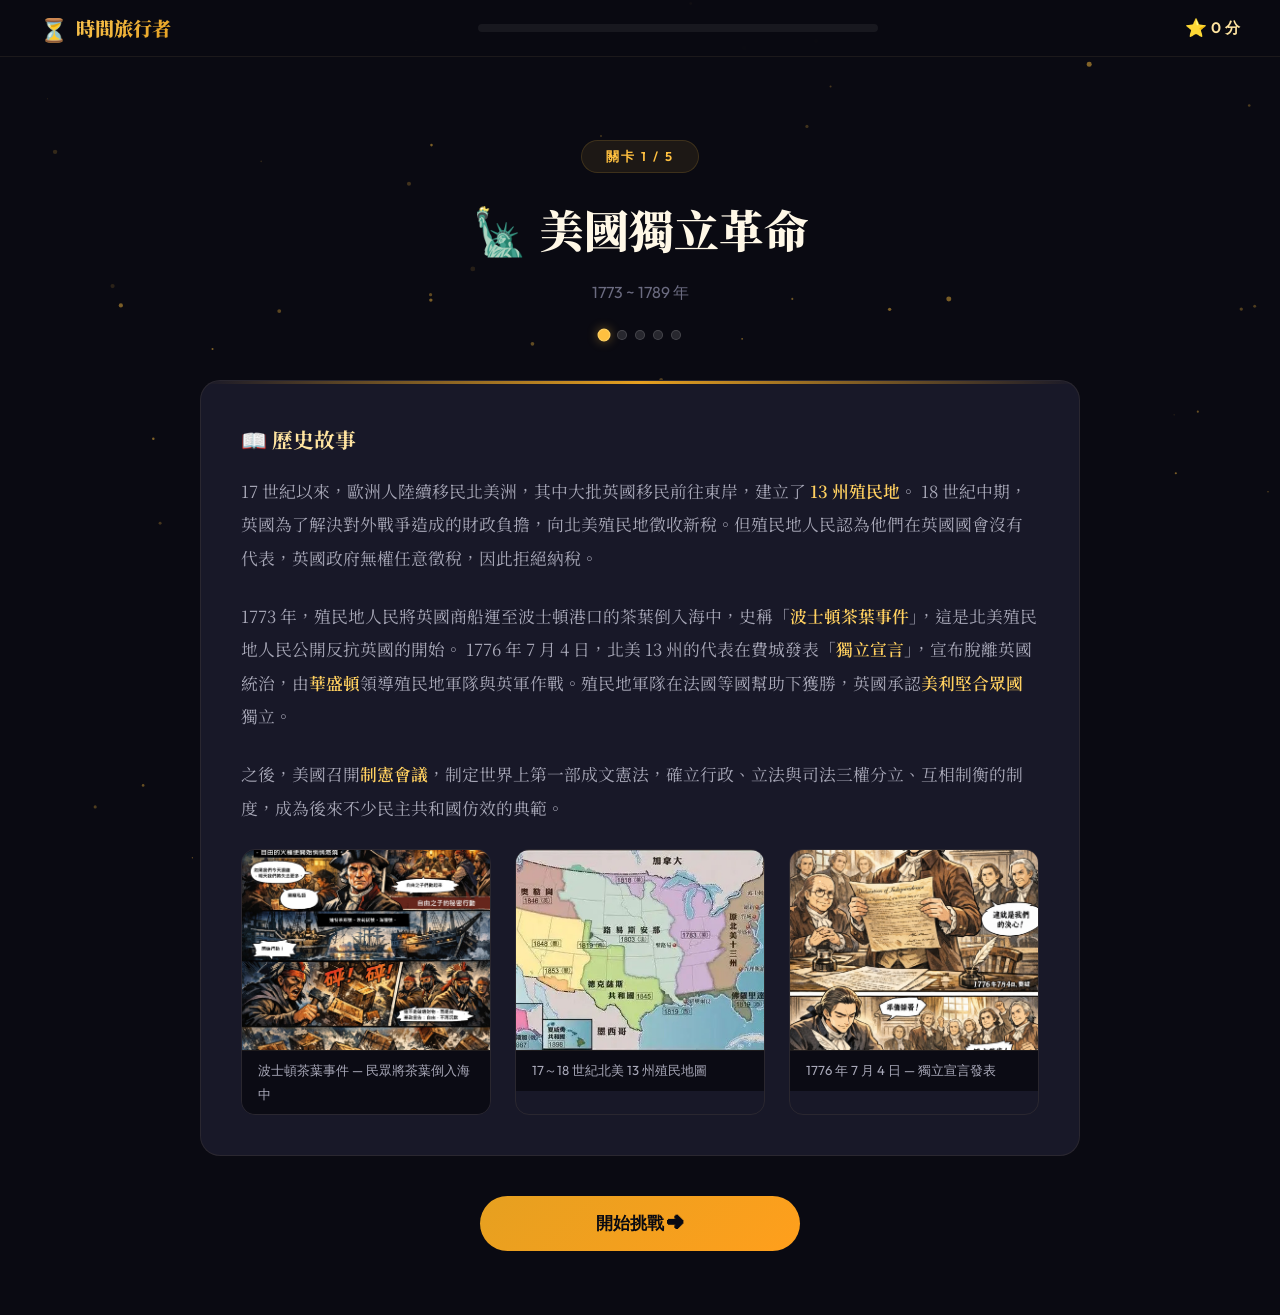
==== ch01.html @ a6da7f1c "檔案調整" ====
<!DOCTYPE html>
<html lang="zh-TW">
<head>
  <meta charset="UTF-8">
  <meta name="viewport" content="width=device-width, initial-scale=1.0">
  <meta name="description" content="互動式 AI 歷史教學遊戲 — 現代國家的建立，透過遊戲化方式學習美國獨立、法國大革命、拿破崙、德國統一、義大利統一">
  <title>⏳ 時間旅行者 — 現代國家的建立</title>
  <link rel="stylesheet" href="style.css">
</head>
<body>

<canvas id="particles-canvas"></canvas>

<nav class="navbar" id="navbar">
  <div class="navbar-brand">
    <span class="icon">⏳</span> 時間旅行者
  </div>
  <div class="progress-bar-container">
    <div class="progress-bar-fill" id="progress-fill"></div>
  </div>
  <div class="score-display">
    <span class="star-icon">⭐</span>
    <span id="total-score">0</span> 分
  </div>
</nav>

<!-- ====== LEVEL 1: 美國獨立 ====== -->
<div class="screen active" id="screen-level-1">
  <div class="level-screen">
    <div class="level-header">
      <div class="level-tag">關卡 1 / 5</div>
      <h1 class="level-title">🗽 美國獨立革命</h1>
      <div class="level-era">1773 ~ 1789 年</div>
    </div>

    <div class="step-indicator" id="step-indicator-1"></div>

    <!-- Step 1: Story -->
    <div class="level-step active" data-level="1" data-step="1">
      <div class="story-section">
        <h3>📖 歷史故事</h3>
        <p class="story-text">
          17 世紀以來，歐洲人陸續移民北美洲，其中大批英國移民前往東岸，建立了 <strong>13 州殖民地</strong>。
          18 世紀中期，英國為了解決對外戰爭造成的財政負擔，向北美殖民地徵收新稅。但殖民地人民認為他們在英國國會沒有代表，英國政府無權任意徵稅，因此拒絕納稅。
        </p>
        <p class="story-text">
          1773 年，殖民地人民將英國商船運至波士頓港口的茶葉倒入海中，史稱「<strong>波士頓茶葉事件</strong>」，這是北美殖民地人民公開反抗英國的開始。
          1776 年 7 月 4 日，北美 13 州的代表在費城發表「<strong>獨立宣言</strong>」，宣布脫離英國統治，由<strong>華盛頓</strong>領導殖民地軍隊與英軍作戰。殖民地軍隊在法國等國幫助下獲勝，英國承認<strong>美利堅合眾國</strong>獨立。
        </p>
        <p class="story-text">
          之後，美國召開<strong>制憲會議</strong>，制定世界上第一部成文憲法，確立行政、立法與司法三權分立、互相制衡的制度，成為後來不少民主共和國仿效的典範。
        </p>
        <div class="story-images">
          <div class="story-image-card" onclick="openLightbox('images/boston_tea_party.jpg', '波士頓茶葉事件 (1773年)')">
            <img src="images/boston_tea_party.jpg" alt="波士頓茶葉事件">
            <div class="story-image-caption">波士頓茶葉事件 — 民眾將茶葉倒入海中</div>
          </div>
          <div class="story-image-card" onclick="openLightbox('images/colonial_map.jpg', '北美13州殖民地地圖')">
            <img src="images/colonial_map.jpg" alt="北美13州殖民地">
            <div class="story-image-caption">17～18 世紀北美 13 州殖民地圖</div>
          </div>
          <div class="story-image-card" onclick="openLightbox('images/declaration_of_independence.jpg', '獨立宣言簽署')">
            <img src="images/declaration_of_independence.jpg" alt="獨立宣言">
            <div class="story-image-caption">1776 年 7 月 4 日 — 獨立宣言發表</div>
          </div>
        </div>
      </div>
      <button class="btn-step-next" onclick="nextStep(1)">開始挑戰 ➜</button>
    </div>

    <!-- Step 2: Quiz 1 -->
    <div class="level-step" data-level="1" data-step="2">
      <div class="quiz-card" id="l1-q1">
        <div class="quiz-number">問題 1 / 3</div>
        <div class="quiz-question">北美殖民地人民拒絕英國徵稅的主要原因是什麼？</div>
        <div class="quiz-options">
          <button class="quiz-option" onclick="checkAnswer(this, false, 'l1-q1-exp')"><span class="option-letter">A</span> 他們已經繳了太多稅</button>
          <button class="quiz-option" onclick="checkAnswer(this, true, 'l1-q1-exp')"><span class="option-letter">B</span> 他們在英國國會沒有代表，無代表不納稅</button>
          <button class="quiz-option" onclick="checkAnswer(this, false, 'l1-q1-exp')"><span class="option-letter">C</span> 他們不認為英國是合法政府</button>
          <button class="quiz-option" onclick="checkAnswer(this, false, 'l1-q1-exp')"><span class="option-letter">D</span> 他們想加入法國</button>
        </div>
        <div class="quiz-explanation" id="l1-q1-exp">✅ 殖民地人民主張「無代表，不納稅」，因為他們在英國國會沒有代表，認為英國政府無權任意徵稅。</div>
      </div>
      <button class="btn-step-next" onclick="nextStep(1)">下一題 ➜</button>
    </div>

    <!-- Step 3: Quiz 2 -->
    <div class="level-step" data-level="1" data-step="3">
      <div class="quiz-card" id="l1-q2">
        <div class="quiz-number">問題 2 / 3</div>
        <div class="quiz-question">「波士頓茶葉事件」發生在哪一年？</div>
        <div class="quiz-options">
          <button class="quiz-option" onclick="checkAnswer(this, false, 'l1-q2-exp')"><span class="option-letter">A</span> 1765 年</button>
          <button class="quiz-option" onclick="checkAnswer(this, true, 'l1-q2-exp')"><span class="option-letter">B</span> 1773 年</button>
          <button class="quiz-option" onclick="checkAnswer(this, false, 'l1-q2-exp')"><span class="option-letter">C</span> 1776 年</button>
          <button class="quiz-option" onclick="checkAnswer(this, false, 'l1-q2-exp')"><span class="option-letter">D</span> 1783 年</button>
        </div>
        <div class="quiz-explanation" id="l1-q2-exp">✅ 1773 年，殖民地人民將英國商船上的茶葉倒入波士頓港中，公開反抗英國政府的課稅政策。</div>
      </div>
      <button class="btn-step-next" onclick="nextStep(1)">下一題 ➜</button>
    </div>

    <!-- Step 4: Quiz 3 -->
    <div class="level-step" data-level="1" data-step="4">
      <div class="quiz-card" id="l1-q3">
        <div class="quiz-number">問題 3 / 3</div>
        <div class="quiz-question">美國獨立後制定的憲法，確立了什麼重要制度？</div>
        <div class="quiz-options">
          <button class="quiz-option" onclick="checkAnswer(this, false, 'l1-q3-exp')"><span class="option-letter">A</span> 君主立憲制</button>
          <button class="quiz-option" onclick="checkAnswer(this, false, 'l1-q3-exp')"><span class="option-letter">B</span> 議會內閣制</button>
          <button class="quiz-option" onclick="checkAnswer(this, true, 'l1-q3-exp')"><span class="option-letter">C</span> 三權分立、互相制衡</button>
          <button class="quiz-option" onclick="checkAnswer(this, false, 'l1-q3-exp')"><span class="option-letter">D</span> 中央集權制</button>
        </div>
        <div class="quiz-explanation" id="l1-q3-exp">✅ 美國制憲會議制定了世界上第一部成文憲法，確立行政、立法與司法三權分立、相互制衡的制度。</div>
      </div>
      <button class="btn-step-next" onclick="nextStep(1)">前往排序挑戰 ➜</button>
    </div>

    <!-- Step 5: Sort Challenge -->
    <div class="level-step" data-level="1" data-step="5">
      <div class="sort-container" id="l1-sort">
        <div class="quiz-number">排序挑戰</div>
        <div class="sort-instruction">📋 請將以下美國建國相關事件，按時間先後順序排列（由早到晚拖拽排序）：</div>
        <div class="sort-items" id="l1-sort-items"></div>
        <button class="btn-check-sort" onclick="checkSort('l1')">✔️ 確認順序</button>
      </div>
      <button class="btn-next-level" id="btn-next-1" onclick="goToLevel(2)">前往下一關 ➜</button>
    </div>
  </div>
</div>

<!-- ====== LEVEL 2: 法國大革命與拿破崙 ====== -->
<div class="screen" id="screen-level-2">
  <div class="level-screen">
    <div class="level-header">
      <div class="level-tag">關卡 2 / 5</div>
      <h1 class="level-title">🇫🇷 法國大革命與拿破崙</h1>
      <div class="level-era">1789 ~ 1815 年</div>
    </div>

    <div class="step-indicator" id="step-indicator-2"></div>

    <!-- Step 1: Story -->
    <div class="level-step active" data-level="2" data-step="1">
      <div class="story-section">
        <h3>📖 歷史故事</h3>
        <p class="story-text">
          中世紀以來，法國社會分為教士、貴族和平民三個階級。教士與貴族擁有大量土地與財富，窮苦的平民卻須負擔沉重的賦稅，社會極度不平等。18 世紀末，法國爆發嚴重的財政困難。法王<strong>路易十六</strong>為了徵收新稅，召開<strong>三級會議</strong>。但平民代表不滿投票方式，另組「國民會議」。
        </p>
        <p class="story-text">
          <strong>1789 年 7 月 14 日</strong>，巴黎民眾攻陷<strong>巴士底監獄</strong>，揭開了法國大革命的序幕。革命爆發後，國民會議接掌國政，發表「<strong>人權宣言</strong>」，以保障人權為主要訴求。歐洲各國君主擔憂革命浪潮蔓延，組成反法聯軍進攻法國。法國新政府改行共和體制，處死路易十六，並進行恐怖統治。
        </p>
        <p class="story-text">
          法國的混亂局勢，造就了<strong>拿破崙</strong>的崛起。拿破崙曾數度擊敗反法聯軍，在 <strong>1804 年稱帝</strong>。他以軍事力量征服歐洲大部分地區，在征服的地區頒行<strong>拿破崙法典</strong>，將「自由、平等、博愛」的精神傳播至歐洲各地。但拿破崙遠征俄國失敗，1814 年各國召開<strong>維也納會議</strong>，以「正統」為原則恢復各國王室統治權。隔年拿破崙短暫復辟（百日王朝），最終在 1815 年<strong>滑鐵盧之役</strong>被歐洲聯軍徹底擊敗。
        </p>
        <div class="story-images">
          <div class="story-image-card" onclick="openLightbox('images/three_estates.jpg', '法國社會不平等的三階級 — 教士與貴族壓在平民身上')">
            <img src="images/three_estates.jpg" alt="三階級諷刺漫畫">
            <div class="story-image-caption">不平等的三階級 — 法國諷刺漫畫</div>
          </div>
          <div class="story-image-card" onclick="openLightbox('images/bastille.jpg', '攻陷巴士底監獄 (1789年7月14日)')">
            <img src="images/bastille.jpg" alt="攻陷巴士底監獄">
            <div class="story-image-caption">1789 年 — 攻陷巴士底監獄</div>
          </div>
          <div class="story-image-card" onclick="openLightbox('images/napoleon.jpg', '拿破崙稱帝 (1804年)')">
            <img src="images/napoleon.jpg" alt="拿破崙">
            <div class="story-image-caption">拿破崙 — 法蘭西皇帝</div>
          </div>
        </div>
      </div>
      <button class="btn-step-next" onclick="nextStep(2)">開始挑戰 ➜</button>
    </div>

    <!-- Step 2: Quiz 1 -->
    <div class="level-step" data-level="2" data-step="2">
      <div class="quiz-card" id="l2-q1">
        <div class="quiz-number">問題 1 / 3</div>
        <div class="quiz-question">法國大革命的導火線事件是什麼？</div>
        <div class="quiz-options">
          <button class="quiz-option" onclick="checkAnswer(this, false, 'l2-q1-exp')"><span class="option-letter">A</span> 拿破崙稱帝</button>
          <button class="quiz-option" onclick="checkAnswer(this, true, 'l2-q1-exp')"><span class="option-letter">B</span> 巴黎民眾攻陷巴士底監獄</button>
          <button class="quiz-option" onclick="checkAnswer(this, false, 'l2-q1-exp')"><span class="option-letter">C</span> 維也納會議召開</button>
          <button class="quiz-option" onclick="checkAnswer(this, false, 'l2-q1-exp')"><span class="option-letter">D</span> 發表人權宣言</button>
        </div>
        <div class="quiz-explanation" id="l2-q1-exp">✅ 1789年7月14日，巴黎民眾攻陷象徵君主專制的巴士底監獄，揭開了法國大革命的序幕。</div>
      </div>
      <button class="btn-step-next" onclick="nextStep(2)">下一題 ➜</button>
    </div>

    <!-- Step 3: Quiz 2 -->
    <div class="level-step" data-level="2" data-step="3">
      <div class="quiz-card" id="l2-q2">
        <div class="quiz-number">問題 2 / 3</div>
        <div class="quiz-question">法國「人權宣言」的主要內容不包括以下哪一項？</div>
        <div class="quiz-options">
          <button class="quiz-option" onclick="checkAnswer(this, false, 'l2-q2-exp')"><span class="option-letter">A</span> 人人生而自由平等</button>
          <button class="quiz-option" onclick="checkAnswer(this, false, 'l2-q2-exp')"><span class="option-letter">B</span> 天賦人權不可剝奪</button>
          <button class="quiz-option" onclick="checkAnswer(this, true, 'l2-q2-exp')"><span class="option-letter">C</span> 實行君主專制</button>
          <button class="quiz-option" onclick="checkAnswer(this, false, 'l2-q2-exp')"><span class="option-letter">D</span> 法律之前人人平等</button>
        </div>
        <div class="quiz-explanation" id="l2-q2-exp">✅ 人權宣言主張自由、平等、天賦人權以及法律之前人人平等，正是為了推翻君主專制。</div>
      </div>
      <button class="btn-step-next" onclick="nextStep(2)">下一題 ➜</button>
    </div>

    <!-- Step 4: Quiz 3 -->
    <div class="level-step" data-level="2" data-step="4">
      <div class="quiz-card" id="l2-q3">
        <div class="quiz-number">問題 3 / 3</div>
        <div class="quiz-question">拿破崙對歐洲最重要的影響是什麼？</div>
        <div class="quiz-options">
          <button class="quiz-option" onclick="checkAnswer(this, false, 'l2-q3-exp')"><span class="option-letter">A</span> 統一了全歐洲</button>
          <button class="quiz-option" onclick="checkAnswer(this, true, 'l2-q3-exp')"><span class="option-letter">B</span> 頒行拿破崙法典，傳播自由平等博愛精神，並激起各民族意識</button>
          <button class="quiz-option" onclick="checkAnswer(this, false, 'l2-q3-exp')"><span class="option-letter">C</span> 消滅了所有歐洲王室</button>
          <button class="quiz-option" onclick="checkAnswer(this, false, 'l2-q3-exp')"><span class="option-letter">D</span> 建立了歐洲聯盟</button>
        </div>
        <div class="quiz-explanation" id="l2-q3-exp">✅ 拿破崙頒行法典推動改革，將法國大革命「自由、平等、博愛」精神傳播至歐洲各地，同時也激起被占領地人民的民族意識。</div>
      </div>
      <button class="btn-step-next" onclick="nextStep(2)">前往排序挑戰 ➜</button>
    </div>

    <!-- Step 5: Sort Challenge -->
    <div class="level-step" data-level="2" data-step="5">
      <div class="sort-container" id="l2-sort">
        <div class="quiz-number">排序挑戰</div>
        <div class="sort-instruction">📋 請將以下法國大革命相關事件，按時間先後排列：</div>
        <div class="sort-items" id="l2-sort-items"></div>
        <button class="btn-check-sort" onclick="checkSort('l2')">✔️ 確認順序</button>
      </div>
      <button class="btn-next-level" id="btn-next-2" onclick="goToLevel(3)">前往下一關 ➜</button>
    </div>
  </div>
</div>

<!-- ====== LEVEL 3: 拉丁美洲獨立 ====== -->
<div class="screen" id="screen-level-3">
  <div class="level-screen">
    <div class="level-header">
      <div class="level-tag">關卡 3 / 5</div>
      <h1 class="level-title">🌎 拉丁美洲獨立運動</h1>
      <div class="level-era">19 世紀初期</div>
    </div>

    <div class="step-indicator" id="step-indicator-3"></div>

    <!-- Step 1: Story -->
    <div class="level-step active" data-level="3" data-step="1">
      <div class="story-section">
        <h3>📖 歷史故事</h3>
        <p class="story-text">
          19 世紀時，拉丁美洲人民不滿<strong>西班牙、葡萄牙</strong>的殖民政府長期壟斷資源。他們一方面受<strong>民族主義</strong>與<strong>啟蒙運動</strong>思想的影響，另一方面受<strong>美國獨立</strong>與<strong>法國大革命</strong>的鼓舞，趁拿破崙席捲歐洲、西班牙與葡萄牙自顧不暇時，在<strong>玻利瓦</strong>等人的領導下，紛紛宣告獨立。
        </p>
        <p class="story-text">
          1823 年，美國總統<strong>門羅</strong>發表「<strong>門羅宣言</strong>」，主張美洲事務應由美洲國家自行解決，反對歐洲國家干預。這項宣言雖鞏固了拉丁美洲的獨立，但拉丁美洲也因為美國大力介入，而逐漸受到美國控制。
        </p>
        <div class="story-images">
          <div class="story-image-card" onclick="openLightbox('images/latin_america_map.jpg', '拉丁美洲各國獨立形勢圖')">
            <img src="images/latin_america_map.jpg" alt="拉丁美洲獨立形勢圖">
            <div class="story-image-caption">拉丁美洲各國獨立形勢圖</div>
          </div>
          <div class="story-image-card" onclick="openLightbox('images/bolivar.jpg', '玻利瓦 — 拉丁美洲獨立運動的重要人物')">
            <img src="images/bolivar.jpg" alt="玻利瓦">
            <div class="story-image-caption">玻利瓦 — 拉丁美洲獨立之父</div>
          </div>
          <div class="story-image-card" onclick="openLightbox('images/img_21.jpeg', '門羅宣言漫畫 (1896年)')">
            <img src="images/img_21.jpeg" alt="門羅宣言">
            <div class="story-image-caption">門羅宣言漫畫 — 警告歐洲列強</div>
          </div>
        </div>
      </div>
      <button class="btn-step-next" onclick="nextStep(3)">開始挑戰 ➜</button>
    </div>

    <!-- Step 2: Quiz 1 -->
    <div class="level-step" data-level="3" data-step="2">
      <div class="quiz-card" id="l3-q1">
        <div class="quiz-number">問題 1 / 3</div>
        <div class="quiz-question">拉丁美洲獨立運動受到哪些因素影響？</div>
        <div class="quiz-options">
          <button class="quiz-option" onclick="checkAnswer(this, false, 'l3-q1-exp')"><span class="option-letter">A</span> 只受美國獨立的影響</button>
          <button class="quiz-option" onclick="checkAnswer(this, false, 'l3-q1-exp')"><span class="option-letter">B</span> 只受法國大革命的影響</button>
          <button class="quiz-option" onclick="checkAnswer(this, true, 'l3-q1-exp')"><span class="option-letter">C</span> 受民族主義、啟蒙運動、美國獨立與法國大革命的共同影響</button>
          <button class="quiz-option" onclick="checkAnswer(this, false, 'l3-q1-exp')"><span class="option-letter">D</span> 完全是自發性的運動</button>
        </div>
        <div class="quiz-explanation" id="l3-q1-exp">✅ 拉丁美洲獨立運動受到民族主義、啟蒙運動思想的影響，同時也受到美國獨立和法國大革命的鼓舞。</div>
      </div>
      <button class="btn-step-next" onclick="nextStep(3)">下一題 ➜</button>
    </div>

    <!-- Step 3: Quiz 2 -->
    <div class="level-step" data-level="3" data-step="3">
      <div class="quiz-card" id="l3-q2">
        <div class="quiz-number">問題 2 / 3</div>
        <div class="quiz-question">「門羅宣言」的核心主張是什麼？</div>
        <div class="quiz-options">
          <button class="quiz-option" onclick="checkAnswer(this, true, 'l3-q2-exp')"><span class="option-letter">A</span> 美洲事務應由美洲國家自行解決，反對歐洲干預</button>
          <button class="quiz-option" onclick="checkAnswer(this, false, 'l3-q2-exp')"><span class="option-letter">B</span> 所有殖民地應回歸母國統治</button>
          <button class="quiz-option" onclick="checkAnswer(this, false, 'l3-q2-exp')"><span class="option-letter">C</span> 美國將征服整個美洲</button>
          <button class="quiz-option" onclick="checkAnswer(this, false, 'l3-q2-exp')"><span class="option-letter">D</span> 美洲各國應結成同盟對抗亞洲</button>
        </div>
        <div class="quiz-explanation" id="l3-q2-exp">✅ 1823年門羅宣言主張美洲事務由美洲國家自行解決，反對歐洲國家干預美洲事務。</div>
      </div>
      <button class="btn-step-next" onclick="nextStep(3)">下一題 ➜</button>
    </div>

    <!-- Step 4: Quiz 3 -->
    <div class="level-step" data-level="3" data-step="4">
      <div class="quiz-card" id="l3-q3">
        <div class="quiz-number">問題 3 / 3</div>
        <div class="quiz-question">被稱為拉丁美洲獨立運動重要領導人物的是誰？</div>
        <div class="quiz-options">
          <button class="quiz-option" onclick="checkAnswer(this, false, 'l3-q3-exp')"><span class="option-letter">A</span> 華盛頓</button>
          <button class="quiz-option" onclick="checkAnswer(this, false, 'l3-q3-exp')"><span class="option-letter">B</span> 拿破崙</button>
          <button class="quiz-option" onclick="checkAnswer(this, true, 'l3-q3-exp')"><span class="option-letter">C</span> 玻利瓦</button>
          <button class="quiz-option" onclick="checkAnswer(this, false, 'l3-q3-exp')"><span class="option-letter">D</span> 俾斯麥</button>
        </div>
        <div class="quiz-explanation" id="l3-q3-exp">✅ 玻利瓦是推動拉丁美洲各國獨立的重要人物，被尊為「拉丁美洲的解放者」。</div>
      </div>
      <button class="btn-step-next" onclick="nextStep(3)">前往填空挑戰 ➜</button>
    </div>

    <!-- Step 5: Drag-Fill Challenge -->
    <div class="level-step" data-level="3" data-step="5">
      <div class="fill-blank-card" id="l3-fill">
        <div class="quiz-number">拖拉填空挑戰</div>
        <div class="sort-instruction">📋 將上方的詞彙拖拉到下方正確的空格中：</div>
        <div class="drag-options" id="l3-drag-options"></div>
        <div class="fill-blank-sentence">
          1823 年，美國總統 <span class="drop-zone" id="l3-drop-1">？</span> 發表宣言，主張美洲事務應由美洲國家自行解決。拉丁美洲獨立運動的重要領導人是 <span class="drop-zone" id="l3-drop-2">？</span>。
        </div>
        <button class="btn-check-fill" onclick="checkDragFill('l3')">✔️ 確認答案</button>
      </div>
      <button class="btn-next-level" id="btn-next-3" onclick="goToLevel(4)">前往下一關 ➜</button>
    </div>
  </div>
</div>

<!-- ====== LEVEL 4: 德國統一 ====== -->
<div class="screen" id="screen-level-4">
  <div class="level-screen">
    <div class="level-header">
      <div class="level-tag">關卡 4 / 5</div>
      <h1 class="level-title">🏰 德國的統一</h1>
      <div class="level-era">1815 ~ 1871 年</div>
    </div>

    <div class="step-indicator" id="step-indicator-4"></div>

    <!-- Step 1: Story -->
    <div class="level-step active" data-level="4" data-step="1">
      <div class="story-section">
        <h3>📖 歷史故事</h3>
        <p class="story-text">
          中世紀以來，日耳曼地區小國林立，各自為政。拿破崙稱霸歐洲期間，將其合併為三十多邦。維也納會議後，奧國、普魯士王國聯合部分邦國組成「<strong>日耳曼邦聯</strong>」。
        </p>
        <p class="story-text">
          在<strong>民族主義</strong>風潮下，知識分子鼓吹日耳曼的統一。普魯士進一步提倡「<strong>關稅同盟</strong>」建立統一關稅，奠定了統一的經濟基礎。
        </p>
        <p class="story-text">
          19 世紀中期，普魯士國王<strong>威廉一世</strong>任命<strong>俾斯麥</strong>為首相。俾斯麥認為日耳曼統一只能靠「<strong>鐵</strong>」（武器）與「<strong>血</strong>」（戰爭）來完成，因此被稱為「鐵血宰相」。在俾斯麥領導下，普魯士先戰勝奧國，又在 1870 年展開<strong>德法戰爭</strong>，隔年擊敗法國，建立<strong>德意志帝國</strong>。
        </p>
        <div class="story-images">
          <div class="story-image-card" onclick="openLightbox('images/wilhelm_coronation.jpg', '德皇威廉一世登基圖 (1871年)')">
            <img src="images/wilhelm_coronation.jpg" alt="威廉一世登基">
            <div class="story-image-caption">1871 年 — 德皇威廉一世在凡爾賽宮登基</div>
          </div>
          <div class="story-image-card" onclick="openLightbox('images/german_unification_map.jpg', '德國建國運動示意圖')">
            <img src="images/german_unification_map.jpg" alt="德國建國示意圖">
            <div class="story-image-caption">德國建國運動示意圖</div>
          </div>
        </div>
      </div>
      <button class="btn-step-next" onclick="nextStep(4)">開始挑戰 ➜</button>
    </div>

    <!-- Step 2: Quiz 1 -->
    <div class="level-step" data-level="4" data-step="2">
      <div class="quiz-card" id="l4-q1">
        <div class="quiz-number">問題 1 / 3</div>
        <div class="quiz-question">俾斯麥為何被稱為「鐵血宰相」？</div>
        <div class="quiz-options">
          <button class="quiz-option" onclick="checkAnswer(this, false, 'l4-q1-exp')"><span class="option-letter">A</span> 因為他是鐵匠出身</button>
          <button class="quiz-option" onclick="checkAnswer(this, true, 'l4-q1-exp')"><span class="option-letter">B</span> 因為他主張用「鐵」（武器）與「血」（戰爭）完成統一</button>
          <button class="quiz-option" onclick="checkAnswer(this, false, 'l4-q1-exp')"><span class="option-letter">C</span> 因為他的個性冷酷無情</button>
          <button class="quiz-option" onclick="checkAnswer(this, false, 'l4-q1-exp')"><span class="option-letter">D</span> 因為他建造了很多鐵路</button>
        </div>
        <div class="quiz-explanation" id="l4-q1-exp">✅ 俾斯麥認為日耳曼統一只能靠武力（鐵＝武器）和戰爭（血）來完成，因此被稱為「鐵血宰相」。</div>
      </div>
      <button class="btn-step-next" onclick="nextStep(4)">下一題 ➜</button>
    </div>

    <!-- Step 3: Quiz 2 -->
    <div class="level-step" data-level="4" data-step="3">
      <div class="quiz-card" id="l4-q2">
        <div class="quiz-number">問題 2 / 3</div>
        <div class="quiz-question">「關稅同盟」對德國統一的意義是什麼？</div>
        <div class="quiz-options">
          <button class="quiz-option" onclick="checkAnswer(this, false, 'l4-q2-exp')"><span class="option-letter">A</span> 建立了統一的軍隊</button>
          <button class="quiz-option" onclick="checkAnswer(this, true, 'l4-q2-exp')"><span class="option-letter">B</span> 奠定了統一的經濟基礎</button>
          <button class="quiz-option" onclick="checkAnswer(this, false, 'l4-q2-exp')"><span class="option-letter">C</span> 統一了日耳曼的語言</button>
          <button class="quiz-option" onclick="checkAnswer(this, false, 'l4-q2-exp')"><span class="option-letter">D</span> 建立了統一的宗教</button>
        </div>
        <div class="quiz-explanation" id="l4-q2-exp">✅ 普魯士提倡的關稅同盟建立了統一的關稅制度，消除各邦之間的貿易壁壘，奠定了日耳曼統一的經濟基礎。</div>
      </div>
      <button class="btn-step-next" onclick="nextStep(4)">下一題 ➜</button>
    </div>

    <!-- Step 4: Quiz 3 -->
    <div class="level-step" data-level="4" data-step="4">
      <div class="quiz-card" id="l4-q3">
        <div class="quiz-number">問題 3 / 3</div>
        <div class="quiz-question">德意志帝國成立的關鍵戰役是什麼？</div>
        <div class="quiz-options">
          <button class="quiz-option" onclick="checkAnswer(this, false, 'l4-q3-exp')"><span class="option-letter">A</span> 滑鐵盧之役</button>
          <button class="quiz-option" onclick="checkAnswer(this, false, 'l4-q3-exp')"><span class="option-letter">B</span> 普奧戰爭</button>
          <button class="quiz-option" onclick="checkAnswer(this, true, 'l4-q3-exp')"><span class="option-letter">C</span> 德法戰爭（普法戰爭）</button>
          <button class="quiz-option" onclick="checkAnswer(this, false, 'l4-q3-exp')"><span class="option-letter">D</span> 克里米亞戰爭</button>
        </div>
        <div class="quiz-explanation" id="l4-q3-exp">✅ 1870年展開德法戰爭（普法戰爭），隔年1871年擊敗法國後，普魯士國王在凡爾賽宮即位為德意志帝國皇帝。</div>
      </div>
      <button class="btn-next-level" id="btn-next-4" onclick="goToLevel(5)">前往下一關 ➜</button>
    </div>
  </div>
</div>

<!-- ====== LEVEL 5: 義大利統一 ====== -->
<div class="screen" id="screen-level-5">
  <div class="level-screen">
    <div class="level-header">
      <div class="level-tag">關卡 5 / 5</div>
      <h1 class="level-title">🏛️ 義大利的統一</h1>
      <div class="level-era">19 世紀</div>
    </div>

    <div class="step-indicator" id="step-indicator-5"></div>

    <!-- Step 1: Story -->
    <div class="level-step active" data-level="5" data-step="1">
      <div class="story-section">
        <h3>📖 歷史故事</h3>
        <p class="story-text">
          義大利半島自中世紀以來，小國林立，未能統一。19 世紀時，<strong>奧國與法國</strong>為統一最大的阻礙。
        </p>
        <p class="story-text">
          19 世紀前期，<strong>馬志尼</strong>等人以「恢復古羅馬光榮」為口號，宣揚民族意識、鼓吹統一。<strong>薩丁尼亞王國</strong>為義大利統一運動的核心。薩丁尼亞國王<strong>伊曼紐二世</strong>與首相<strong>加富爾</strong>共謀富國強兵，排除奧國在義大利的勢力。同時，<strong>加里波底</strong>征服義大利南部，將征服的地區獻給薩丁尼亞國王。
        </p>
        <p class="story-text">
          薩丁尼亞王國逐步控制義大利大部分國土後，於 <strong>1861 年成立義大利王國</strong>。1870 年，義大利王國乘德法戰爭之際，收復被法國控制的<strong>羅馬</strong>，定為首都，完成義大利的統一。
        </p>
        <div class="story-images">
          <div class="story-image-card" onclick="openLightbox('images/italian_unification_map.jpg', '義大利統一形勢圖')">
            <img src="images/italian_unification_map.jpg" alt="義大利統一形勢圖">
            <div class="story-image-caption">義大利統一形勢圖</div>
          </div>
          <div class="story-image-card" onclick="openLightbox('images/img_31.jpeg', '馬志尼 — 宣揚民族意識')">
            <img src="images/img_31.jpeg" alt="馬志尼">
            <div class="story-image-caption">馬志尼 — 宣揚民族意識</div>
          </div>
          <div class="story-image-card" onclick="openLightbox('images/img_33.jpeg', '加富爾 — 奠定建國基礎')">
            <img src="images/img_33.jpeg" alt="加富爾">
            <div class="story-image-caption">加富爾 — 奠定建國基礎</div>
          </div>
        </div>
      </div>
      <button class="btn-step-next" onclick="nextStep(5)">開始挑戰 ➜</button>
    </div>

    <!-- Step 2: Quiz 1 -->
    <div class="level-step" data-level="5" data-step="2">
      <div class="quiz-card" id="l5-q1">
        <div class="quiz-number">問題 1 / 3</div>
        <div class="quiz-question">義大利統一運動的核心是哪個國家？</div>
        <div class="quiz-options">
          <button class="quiz-option" onclick="checkAnswer(this, false, 'l5-q1-exp')"><span class="option-letter">A</span> 教皇國</button>
          <button class="quiz-option" onclick="checkAnswer(this, true, 'l5-q1-exp')"><span class="option-letter">B</span> 薩丁尼亞王國</button>
          <button class="quiz-option" onclick="checkAnswer(this, false, 'l5-q1-exp')"><span class="option-letter">C</span> 兩西西里王國</button>
          <button class="quiz-option" onclick="checkAnswer(this, false, 'l5-q1-exp')"><span class="option-letter">D</span> 威尼西亞</button>
        </div>
        <div class="quiz-explanation" id="l5-q1-exp">✅ 薩丁尼亞王國是義大利統一運動的核心，由國王伊曼紐二世與首相加富爾領導統一大業。</div>
      </div>
      <button class="btn-step-next" onclick="nextStep(5)">下一題 ➜</button>
    </div>

    <!-- Step 3: Quiz 2 -->
    <div class="level-step" data-level="5" data-step="3">
      <div class="quiz-card" id="l5-q2">
        <div class="quiz-number">問題 2 / 3</div>
        <div class="quiz-question">義大利建國三傑中，負責征服義大利南部的是誰？</div>
        <div class="quiz-options">
          <button class="quiz-option" onclick="checkAnswer(this, false, 'l5-q2-exp')"><span class="option-letter">A</span> 馬志尼</button>
          <button class="quiz-option" onclick="checkAnswer(this, true, 'l5-q2-exp')"><span class="option-letter">B</span> 加里波底</button>
          <button class="quiz-option" onclick="checkAnswer(this, false, 'l5-q2-exp')"><span class="option-letter">C</span> 加富爾</button>
          <button class="quiz-option" onclick="checkAnswer(this, false, 'l5-q2-exp')"><span class="option-letter">D</span> 伊曼紐二世</button>
        </div>
        <div class="quiz-explanation" id="l5-q2-exp">✅ 加里波底是義大利建國三傑之一，他征服了義大利南部，並將征服的地區獻給薩丁尼亞國王。</div>
      </div>
      <button class="btn-step-next" onclick="nextStep(5)">下一題 ➜</button>
    </div>

    <!-- Step 4: Quiz 3 -->
    <div class="level-step" data-level="5" data-step="4">
      <div class="quiz-card" id="l5-q3">
        <div class="quiz-number">問題 3 / 3</div>
        <div class="quiz-question">義大利最後收復哪座城市才完成統一？</div>
        <div class="quiz-options">
          <button class="quiz-option" onclick="checkAnswer(this, false, 'l5-q3-exp')"><span class="option-letter">A</span> 米蘭</button>
          <button class="quiz-option" onclick="checkAnswer(this, false, 'l5-q3-exp')"><span class="option-letter">B</span> 威尼斯</button>
          <button class="quiz-option" onclick="checkAnswer(this, true, 'l5-q3-exp')"><span class="option-letter">C</span> 羅馬</button>
          <button class="quiz-option" onclick="checkAnswer(this, false, 'l5-q3-exp')"><span class="option-letter">D</span> 那不勒斯</button>
        </div>
        <div class="quiz-explanation" id="l5-q3-exp">✅ 1870年，義大利王國乘德法戰爭之際，收復被法國控制的羅馬，定為首都，完成義大利的統一。</div>
      </div>
      <button class="btn-step-next" onclick="nextStep(5)">前往配對挑戰 ➜</button>
    </div>

    <!-- Step 5: Match Challenge -->
    <div class="level-step" data-level="5" data-step="5">
      <div class="match-container" id="l5-match">
        <div class="quiz-number">配對挑戰</div>
        <div class="sort-instruction">🔗 請將義大利建國三傑與他們的貢獻配對（先點左邊，再點右邊）：</div>
        <div class="match-grid">
          <div class="match-left" id="l5-match-left">
            <div class="match-item" data-match="a" onclick="selectMatch(this, 'l5')">馬志尼</div>
            <div class="match-item" data-match="b" onclick="selectMatch(this, 'l5')">加富爾</div>
            <div class="match-item" data-match="c" onclick="selectMatch(this, 'l5')">加里波底</div>
          </div>
          <div class="match-connector">
            <div style="height:48px;"></div>
            <div style="height:48px;"></div>
            <div style="height:48px;"></div>
          </div>
          <div class="match-right" id="l5-match-right">
            <div class="match-item" data-match="c" onclick="selectMatch(this, 'l5')">征服南部地區</div>
            <div class="match-item" data-match="a" onclick="selectMatch(this, 'l5')">宣揚民族意識</div>
            <div class="match-item" data-match="b" onclick="selectMatch(this, 'l5')">奠定建國基礎</div>
          </div>
        </div>
      </div>
      <button class="btn-step-next" onclick="nextStep(5)">前往排序挑戰 ➜</button>
    </div>

    <!-- Step 6: Combined Sort -->
    <div class="level-step" data-level="5" data-step="6">
      <div class="sort-container" id="l5combined-sort">
        <div class="quiz-number">排序挑戰 — 德國與義大利統一</div>
        <div class="sort-instruction">📋 請將以下德國與義大利統一的重要事件，按時間先後順序排列：</div>
        <div class="sort-items" id="l5combined-sort-items"></div>
        <button class="btn-check-sort" onclick="checkSort('l5combined')">✔️ 確認順序</button>
      </div>
      <button class="btn-next-level" id="btn-next-5" onclick="showFinalScreen()">🏆 查看成績 ➜</button>
    </div>
  </div>
</div>

<!-- ====== FINAL SCREEN ====== -->
<div class="screen" id="screen-final">
  <div class="final-screen">
    <div class="trophy-icon">🏆</div>
    <div class="final-congrats">
      <p class="final-congrats-line">🎊 恭喜 <span class="final-username" id="final-username">時間旅行者</span> 通過測驗！</p>
    </div>
    <h1 class="final-title">獲得「現代國家形成」歷史大師</h1>
    <p class="welcome-subtitle" id="final-message">你已成功穿越五段改變世界的歷史，成為真正的歷史大師！</p>
    <div class="final-stats">
      <div class="stat-card">
        <div class="stat-value" id="final-score">0</div>
        <div class="stat-label">總得分</div>
      </div>
      <div class="stat-card">
        <div class="stat-value" id="final-correct">0</div>
        <div class="stat-label">答對題數</div>
      </div>
      <div class="stat-card">
        <div class="stat-value" id="final-stars">0</div>
        <div class="stat-label">獲得星星 ⭐</div>
      </div>
    </div>
    <button class="btn-restart" onclick="restartGame()">🔄 再玩一次</button>
    <button class="btn-back-portal" onclick="goToPortal()">🏠 回到入口</button>
  </div>
</div>

<!-- ====== LEVEL COMPLETE OVERLAY ====== -->
<div class="level-complete-overlay" id="level-complete-overlay">
  <div class="level-complete-content">
    <div class="level-complete-icon" id="complete-icon">🎉</div>
    <h2 class="level-complete-title" id="complete-title">關卡完成！</h2>
    <div class="level-complete-score" id="complete-score">+100 分</div>
    <div class="stars-earned" id="stars-earned"></div>
    <button class="btn-continue" id="btn-complete-continue">繼續冒險 ➜</button>
  </div>
</div>

<!-- ====== LIGHTBOX ====== -->
<div class="lightbox" id="lightbox" onclick="closeLightbox()">
  <img id="lightbox-img" src="" alt="">
  <div class="lightbox-caption" id="lightbox-caption"></div>
</div>

<script src="app.js"></script>
</body>
</html>
---- style.css ----
/* ===== DESIGN SYSTEM ===== */
@import url('https://fonts.googleapis.com/css2?family=Noto+Serif+TC:wght@400;600;700;900&family=Outfit:wght@300;400;500;600;700&display=swap');

:root {
  /* Colors */
  --bg-deep: #0a0a12;
  --bg-main: #10101c;
  --bg-card: #181828;
  --bg-card-hover: #1e1e32;
  --border-subtle: rgba(255, 215, 140, 0.08);
  --border-glow: rgba(255, 195, 80, 0.25);

  --gold-100: #fff8e7;
  --gold-200: #ffe4a0;
  --gold-300: #ffd060;
  --gold-400: #ffc040;
  --gold-500: #e6a020;
  --gold-600: #b87a10;

  --amber: #ff9f1c;
  --crimson: #e63946;
  --emerald: #06d6a0;
  --sapphire: #118ab2;
  --pearl: #f1faee;
  --smoke: #a8a8b8;
  --mist: #6b6b80;

  /* Typography */
  --font-display: 'Noto Serif TC', serif;
  --font-ui: 'Outfit', sans-serif;

  /* Spacing */
  --space-xs: 0.25rem;
  --space-sm: 0.5rem;
  --space-md: 1rem;
  --space-lg: 1.5rem;
  --space-xl: 2.5rem;
  --space-2xl: 4rem;

  /* Radius */
  --radius-sm: 8px;
  --radius-md: 14px;
  --radius-lg: 20px;
  --radius-pill: 50px;

  /* Shadows */
  --shadow-glow: 0 0 30px rgba(255, 192, 64, 0.12);
  --shadow-card: 0 8px 32px rgba(0, 0, 0, 0.4);
  --shadow-float: 0 16px 48px rgba(0, 0, 0, 0.5);
}

/* ===== RESET & BASE ===== */
*, *::before, *::after { box-sizing: border-box; margin: 0; padding: 0; }

html {
  scroll-behavior: smooth;
  font-size: 16px;
}

body {
  font-family: var(--font-display);
  background: var(--bg-deep);
  color: var(--pearl);
  min-height: 100vh;
  overflow-x: hidden;
  line-height: 1.8;
}

/* ===== PARTICLE CANVAS ===== */
#particles-canvas {
  position: fixed;
  top: 0; left: 0;
  width: 100%; height: 100%;
  z-index: 0;
  pointer-events: none;
}

/* ===== NAVBAR ===== */
.navbar {
  position: fixed;
  top: 0; left: 0; right: 0;
  z-index: 100;
  display: flex;
  align-items: center;
  justify-content: space-between;
  padding: var(--space-sm) var(--space-xl);
  background: rgba(10, 10, 18, 0.85);
  backdrop-filter: blur(16px);
  border-bottom: 1px solid var(--border-subtle);
}

.navbar-brand {
  font-family: var(--font-display);
  font-weight: 900;
  font-size: 1.2rem;
  background: linear-gradient(135deg, var(--gold-300), var(--gold-500));
  -webkit-background-clip: text;
  -webkit-text-fill-color: transparent;
  background-clip: text;
  display: flex;
  align-items: center;
  gap: var(--space-sm);
}

.navbar-brand .icon { -webkit-text-fill-color: initial; font-size: 1.4rem; }

.progress-bar-container {
  flex: 1;
  max-width: 400px;
  margin: 0 var(--space-lg);
  height: 8px;
  background: rgba(255, 255, 255, 0.06);
  border-radius: var(--radius-pill);
  overflow: hidden;
}

.progress-bar-fill {
  height: 100%;
  width: 0%;
  background: linear-gradient(90deg, var(--gold-500), var(--amber), var(--gold-300));
  border-radius: var(--radius-pill);
  transition: width 0.8s cubic-bezier(0.22, 1, 0.36, 1);
  box-shadow: 0 0 12px rgba(255, 192, 64, 0.4);
}

.score-display {
  font-family: var(--font-ui);
  font-weight: 600;
  font-size: 0.95rem;
  color: var(--gold-200);
  display: flex;
  align-items: center;
  gap: var(--space-xs);
}

.score-display .star-icon { font-size: 1.1rem; }

/* ===== SCREEN CONTAINER ===== */
.screen {
  display: none;
  position: relative;
  z-index: 1;
  min-height: 100vh;
  padding-top: 60px;
}
.screen.active { display: block; animation: fadeIn 0.6s ease; }

@keyframes fadeIn {
  from { opacity: 0; transform: translateY(20px); }
  to { opacity: 1; transform: translateY(0); }
}

/* ===== WELCOME SCREEN ===== */
.welcome-screen {
  display: flex;
  flex-direction: column;
  align-items: center;
  justify-content: center;
  min-height: 100vh;
  text-align: center;
  padding: var(--space-xl);
}

.welcome-title {
  font-size: clamp(2.2rem, 6vw, 4.5rem);
  font-weight: 900;
  line-height: 1.3;
  margin-bottom: var(--space-lg);
  background: linear-gradient(135deg, var(--gold-200), var(--gold-400), var(--amber));
  -webkit-background-clip: text;
  -webkit-text-fill-color: transparent;
  background-clip: text;
  text-shadow: none;
  animation: titleGlow 3s ease-in-out infinite alternate;
}

@keyframes titleGlow {
  from { filter: brightness(1); }
  to   { filter: brightness(1.2); }
}

.welcome-subtitle {
  font-size: clamp(1rem, 2.5vw, 1.4rem);
  color: var(--smoke);
  margin-bottom: var(--space-2xl);
  max-width: 600px;
  font-weight: 400;
}

.welcome-badges {
  display: flex;
  gap: var(--space-lg);
  margin-bottom: var(--space-2xl);
  flex-wrap: wrap;
  justify-content: center;
}

.welcome-badge {
  background: var(--bg-card);
  border: 1px solid var(--border-subtle);
  border-radius: var(--radius-md);
  padding: var(--space-md) var(--space-lg);
  display: flex;
  align-items: center;
  gap: var(--space-sm);
  font-family: var(--font-ui);
  font-size: 0.9rem;
  color: var(--smoke);
  transition: all 0.3s ease;
}

.welcome-badge:hover {
  border-color: var(--border-glow);
  transform: translateY(-3px);
  box-shadow: var(--shadow-glow);
}

.welcome-badge .emoji { font-size: 1.5rem; }

.btn-start {
  font-family: var(--font-ui);
  font-weight: 700;
  font-size: 1.15rem;
  padding: var(--space-md) var(--space-2xl);
  background: linear-gradient(135deg, var(--gold-500), var(--amber));
  color: var(--bg-deep);
  border: none;
  border-radius: var(--radius-pill);
  cursor: pointer;
  transition: all 0.3s ease;
  box-shadow: 0 6px 24px rgba(230, 160, 32, 0.3);
  position: relative;
  overflow: hidden;
}

.btn-start::before {
  content: '';
  position: absolute;
  top: -50%; left: -50%;
  width: 200%; height: 200%;
  background: radial-gradient(circle, rgba(255,255,255,0.2), transparent 60%);
  transform: scale(0);
  transition: transform 0.5s ease;
}

.btn-start:hover {
  transform: translateY(-3px) scale(1.02);
  box-shadow: 0 10px 36px rgba(230, 160, 32, 0.45);
}

.btn-start:hover::before { transform: scale(1); }
.btn-start:active { transform: translateY(0) scale(0.98); }

/* ===== USERNAME INPUT ===== */
.username-section {
  margin-bottom: var(--space-xl);
  display: flex;
  flex-direction: column;
  align-items: center;
  gap: var(--space-sm);
}

.username-label {
  font-family: var(--font-ui);
  font-size: 0.95rem;
  color: var(--smoke);
}

.username-input {
  font-family: var(--font-display);
  font-size: 1.1rem;
  font-weight: 600;
  padding: var(--space-sm) var(--space-xl);
  background: rgba(255, 255, 255, 0.04);
  border: 2px solid var(--border-glow);
  border-radius: var(--radius-pill);
  color: var(--gold-200);
  text-align: center;
  width: 280px;
  outline: none;
  transition: all 0.3s ease;
}

.username-input:focus {
  border-color: var(--gold-400);
  background: rgba(255, 192, 64, 0.06);
  box-shadow: 0 0 20px rgba(255, 192, 64, 0.15);
}

.username-input::placeholder {
  color: var(--mist);
  font-weight: 400;
}

/* ===== FINAL CONGRATS ===== */
.final-congrats {
  margin-bottom: var(--space-lg);
}

.final-congrats-line {
  font-size: clamp(1.3rem, 3vw, 1.8rem);
  font-weight: 700;
  color: var(--pearl);
  line-height: 1.6;
}

.final-username {
  color: var(--gold-300);
  font-size: clamp(1.5rem, 3.5vw, 2.2rem);
  font-weight: 900;
  background: linear-gradient(135deg, var(--gold-200), var(--amber));
  -webkit-background-clip: text;
  -webkit-text-fill-color: transparent;
  background-clip: text;
  padding: 0 var(--space-xs);
}

/* ===== LEVEL SCREEN ===== */
.level-screen {
  max-width: 960px;
  margin: 0 auto;
  padding: 80px var(--space-xl) var(--space-2xl);
}

.level-header {
  text-align: center;
  margin-bottom: var(--space-lg);
}

/* ===== STEP SYSTEM ===== */
.level-step {
  display: none;
  animation: stepFadeIn 0.4s ease;
}

.level-step.active {
  display: block;
}

@keyframes stepFadeIn {
  from { opacity: 0; transform: translateY(16px); }
  to { opacity: 1; transform: translateY(0); }
}

.step-indicator {
  display: flex;
  justify-content: center;
  gap: 8px;
  margin-bottom: var(--space-xl);
}

.step-dot {
  width: 10px;
  height: 10px;
  border-radius: 50%;
  background: rgba(255, 255, 255, 0.12);
  border: 1px solid rgba(255, 255, 255, 0.15);
  transition: all 0.3s ease;
}

.step-dot.active {
  background: var(--gold-400);
  border-color: var(--gold-300);
  box-shadow: 0 0 8px rgba(255, 192, 64, 0.4);
  transform: scale(1.3);
}

.step-dot.done {
  background: var(--emerald);
  border-color: var(--emerald);
}

.btn-step-next {
  display: block;
  width: 100%;
  max-width: 320px;
  margin: var(--space-xl) auto 0;
  font-family: var(--font-ui);
  font-weight: 600;
  font-size: 1.05rem;
  padding: var(--space-md) var(--space-xl);
  background: linear-gradient(135deg, var(--gold-500), var(--amber));
  border: none;
  border-radius: var(--radius-pill);
  color: var(--bg-deep);
  cursor: pointer;
  transition: all 0.3s ease;
}

.btn-step-next:hover {
  transform: translateY(-3px);
  box-shadow: 0 8px 24px rgba(255, 192, 64, 0.3);
}

.level-tag {
  display: inline-block;
  font-family: var(--font-ui);
  font-weight: 600;
  font-size: 0.8rem;
  text-transform: uppercase;
  letter-spacing: 2px;
  color: var(--gold-400);
  background: rgba(255, 192, 64, 0.08);
  padding: var(--space-xs) var(--space-lg);
  border-radius: var(--radius-pill);
  border: 1px solid rgba(255, 192, 64, 0.15);
  margin-bottom: var(--space-md);
}

.level-title {
  font-size: clamp(1.8rem, 4vw, 2.8rem);
  font-weight: 900;
  margin-bottom: var(--space-sm);
  color: var(--gold-100);
}

.level-era {
  font-family: var(--font-ui);
  font-size: 1rem;
  color: var(--mist);
}

/* ===== STORY SECTION ===== */
.story-section {
  background: var(--bg-card);
  border: 1px solid var(--border-subtle);
  border-radius: var(--radius-lg);
  padding: var(--space-xl);
  margin-bottom: var(--space-xl);
  position: relative;
  overflow: hidden;
}

.story-section::before {
  content: '';
  position: absolute;
  top: 0; left: 0;
  width: 100%; height: 3px;
  background: linear-gradient(90deg, transparent, var(--gold-500), transparent);
}

.story-section h3 {
  font-size: 1.3rem;
  font-weight: 700;
  margin-bottom: var(--space-md);
  color: var(--gold-200);
  display: flex;
  align-items: center;
  gap: var(--space-sm);
}

.story-text {
  color: var(--smoke);
  font-size: 1.05rem;
  line-height: 2;
  margin-bottom: var(--space-lg);
}

.story-text strong { color: var(--gold-300); font-weight: 600; }

.story-images {
  display: grid;
  grid-template-columns: repeat(auto-fit, minmax(240px, 1fr));
  gap: var(--space-lg);
  margin-top: var(--space-lg);
}

.story-image-card {
  position: relative;
  border-radius: var(--radius-md);
  overflow: hidden;
  border: 1px solid var(--border-subtle);
  transition: all 0.4s ease;
  cursor: pointer;
}

.story-image-card:hover {
  transform: translateY(-4px);
  border-color: var(--border-glow);
  box-shadow: var(--shadow-glow);
}

.story-image-card img {
  width: 100%;
  height: 200px;
  object-fit: cover;
  display: block;
  transition: transform 0.4s ease;
}

.story-image-card:hover img { transform: scale(1.05); }

.story-image-caption {
  background: rgba(10, 10, 18, 0.9);
  padding: var(--space-sm) var(--space-md);
  font-family: var(--font-ui);
  font-size: 0.82rem;
  color: var(--smoke);
  border-top: 1px solid var(--border-subtle);
}

/* ===== CHALLENGE SECTION ===== */
.challenge-section {
  margin-top: var(--space-xl);
}

.challenge-title {
  font-size: 1.3rem;
  font-weight: 700;
  color: var(--gold-200);
  margin-bottom: var(--space-lg);
  display: flex;
  align-items: center;
  gap: var(--space-sm);
}

/* Quiz Question */
.quiz-card {
  background: var(--bg-card);
  border: 1px solid var(--border-subtle);
  border-radius: var(--radius-lg);
  padding: var(--space-xl);
  margin-bottom: var(--space-lg);
  transition: all 0.3s ease;
}

.quiz-number {
  font-family: var(--font-ui);
  font-weight: 700;
  font-size: 0.75rem;
  color: var(--gold-400);
  text-transform: uppercase;
  letter-spacing: 1.5px;
  margin-bottom: var(--space-sm);
}

.quiz-question {
  font-size: 1.15rem;
  font-weight: 600;
  color: var(--pearl);
  margin-bottom: var(--space-lg);
  line-height: 1.7;
}

.quiz-options {
  display: flex;
  flex-direction: column;
  gap: var(--space-sm);
}

.quiz-option {
  font-family: var(--font-display);
  font-size: 1rem;
  padding: var(--space-md) var(--space-lg);
  background: rgba(255, 255, 255, 0.03);
  border: 1px solid var(--border-subtle);
  border-radius: var(--radius-md);
  color: var(--smoke);
  cursor: pointer;
  transition: all 0.25s ease;
  text-align: left;
  display: flex;
  align-items: center;
  gap: var(--space-md);
}

.quiz-option:hover:not(.correct):not(.wrong):not(:disabled) {
  background: rgba(255, 192, 64, 0.06);
  border-color: var(--border-glow);
  color: var(--pearl);
  transform: translateX(6px);
}

.quiz-option .option-letter {
  font-family: var(--font-ui);
  font-weight: 700;
  font-size: 0.85rem;
  width: 32px; height: 32px;
  display: flex;
  align-items: center;
  justify-content: center;
  border-radius: 50%;
  background: rgba(255, 255, 255, 0.05);
  color: var(--mist);
  flex-shrink: 0;
  transition: all 0.25s ease;
}

.quiz-option:hover:not(.correct):not(.wrong):not(:disabled) .option-letter {
  background: rgba(255, 192, 64, 0.15);
  color: var(--gold-300);
}

.quiz-option.correct {
  background: rgba(6, 214, 160, 0.1);
  border-color: var(--emerald);
  color: var(--emerald);
  animation: correctPulse 0.5s ease;
}

.quiz-option.correct .option-letter {
  background: var(--emerald);
  color: var(--bg-deep);
}

.quiz-option.wrong {
  background: rgba(230, 57, 70, 0.1);
  border-color: var(--crimson);
  color: var(--crimson);
  animation: wrongShake 0.4s ease;
}

.quiz-option.wrong .option-letter {
  background: var(--crimson);
  color: white;
}

@keyframes correctPulse {
  0%, 100% { transform: scale(1); }
  50% { transform: scale(1.02); }
}

@keyframes wrongShake {
  0%, 100% { transform: translateX(0); }
  20% { transform: translateX(-8px); }
  40% { transform: translateX(8px); }
  60% { transform: translateX(-4px); }
  80% { transform: translateX(4px); }
}

.quiz-explanation {
  margin-top: var(--space-md);
  padding: var(--space-md) var(--space-lg);
  background: rgba(255, 192, 64, 0.04);
  border-left: 3px solid var(--gold-500);
  border-radius: 0 var(--radius-sm) var(--radius-sm) 0;
  font-size: 0.95rem;
  color: var(--smoke);
  line-height: 1.7;
  display: none;
  animation: fadeIn 0.4s ease;
}

.quiz-explanation.show { display: block; }

/* ===== SORTING GAME ===== */
.sort-container {
  background: var(--bg-card);
  border: 1px solid var(--border-subtle);
  border-radius: var(--radius-lg);
  padding: var(--space-xl);
  margin-bottom: var(--space-lg);
}

.sort-instruction {
  font-size: 1rem;
  color: var(--smoke);
  margin-bottom: var(--space-lg);
}

.sort-items {
  display: flex;
  flex-direction: column;
  gap: var(--space-sm);
  min-height: 80px;
}

.sort-item {
  font-family: var(--font-display);
  font-size: 0.95rem;
  padding: var(--space-md) var(--space-lg);
  background: rgba(255, 255, 255, 0.03);
  border: 1px solid var(--border-subtle);
  border-radius: var(--radius-md);
  color: var(--smoke);
  cursor: grab;
  transition: all 0.25s ease;
  user-select: none;
  display: flex;
  align-items: center;
  gap: var(--space-md);
}

.sort-item:hover {
  background: rgba(255, 192, 64, 0.06);
  border-color: var(--border-glow);
}

.sort-item.dragging {
  opacity: 0.5;
  border-color: var(--gold-400);
  background: rgba(255, 192, 64, 0.1);
}

.sort-item .drag-handle {
  font-size: 1.1rem;
  color: var(--mist);
  cursor: grab;
}

.sort-item.correct-pos {
  background: rgba(6, 214, 160, 0.1);
  border-color: var(--emerald);
}

.sort-item.wrong-pos {
  background: rgba(230, 57, 70, 0.1);
  border-color: var(--crimson);
}

.btn-check-sort {
  font-family: var(--font-ui);
  font-weight: 600;
  padding: var(--space-sm) var(--space-xl);
  background: rgba(255, 192, 64, 0.1);
  border: 1px solid var(--gold-500);
  border-radius: var(--radius-pill);
  color: var(--gold-300);
  cursor: pointer;
  margin-top: var(--space-lg);
  transition: all 0.3s ease;
  font-size: 0.95rem;
}

.btn-check-sort:hover {
  background: rgba(255, 192, 64, 0.2);
  transform: translateY(-2px);
}

/* ===== MATCHING GAME ===== */
.match-container {
  background: var(--bg-card);
  border: 1px solid var(--border-subtle);
  border-radius: var(--radius-lg);
  padding: var(--space-xl);
  margin-bottom: var(--space-lg);
}

.match-grid {
  display: grid;
  grid-template-columns: 1fr auto 1fr;
  gap: var(--space-sm) var(--space-md);
  align-items: center;
}

.match-left, .match-right {
  display: flex;
  flex-direction: column;
  gap: var(--space-sm);
}

.match-connector {
  display: flex;
  flex-direction: column;
  gap: var(--space-sm);
  align-items: center;
}

.match-item {
  font-family: var(--font-display);
  font-size: 0.92rem;
  padding: var(--space-sm) var(--space-md);
  background: rgba(255, 255, 255, 0.03);
  border: 2px solid var(--border-subtle);
  border-radius: var(--radius-md);
  color: var(--smoke);
  cursor: pointer;
  transition: all 0.25s ease;
  text-align: center;
  min-height: 48px;
  display: flex;
  align-items: center;
  justify-content: center;
}

.match-item:hover:not(.matched) {
  border-color: var(--border-glow);
  background: rgba(255, 192, 64, 0.06);
}

.match-item.selected {
  border-color: var(--gold-400);
  background: rgba(255, 192, 64, 0.12);
  color: var(--gold-200);
  box-shadow: 0 0 16px rgba(255, 192, 64, 0.15);
}

.match-item.matched {
  border-color: var(--emerald);
  background: rgba(6, 214, 160, 0.1);
  color: var(--emerald);
  cursor: default;
}

.match-item.wrong-match {
  animation: wrongShake 0.4s ease;
  border-color: var(--crimson);
  background: rgba(230, 57, 70, 0.1);
}

/* ===== BUTTONS ===== */
.btn-next-level {
  display: none;
  font-family: var(--font-ui);
  font-weight: 700;
  font-size: 1.05rem;
  padding: var(--space-md) var(--space-2xl);
  background: linear-gradient(135deg, var(--emerald), #05c090);
  color: var(--bg-deep);
  border: none;
  border-radius: var(--radius-pill);
  cursor: pointer;
  margin: var(--space-xl) auto;
  transition: all 0.3s ease;
  box-shadow: 0 6px 24px rgba(6, 214, 160, 0.25);
}

.btn-next-level.show { display: block; animation: fadeIn 0.5s ease; }

.btn-next-level:hover {
  transform: translateY(-3px);
  box-shadow: 0 10px 36px rgba(6, 214, 160, 0.4);
}

/* ===== LEVEL COMPLETE OVERLAY ===== */
.level-complete-overlay {
  display: none;
  position: fixed;
  top: 0; left: 0;
  width: 100%; height: 100%;
  background: rgba(10, 10, 18, 0.92);
  backdrop-filter: blur(12px);
  z-index: 200;
  align-items: center;
  justify-content: center;
}

.level-complete-overlay.show {
  display: flex;
  animation: fadeIn 0.5s ease;
}

.level-complete-content {
  text-align: center;
  max-width: 480px;
  padding: var(--space-2xl);
}

.level-complete-icon {
  font-size: 4rem;
  margin-bottom: var(--space-lg);
  animation: bounceIn 0.6s ease;
}

@keyframes bounceIn {
  0% { transform: scale(0); }
  50% { transform: scale(1.2); }
  100% { transform: scale(1); }
}

.level-complete-title {
  font-size: 2rem;
  font-weight: 900;
  color: var(--gold-200);
  margin-bottom: var(--space-sm);
}

.level-complete-score {
  font-family: var(--font-ui);
  font-size: 1.1rem;
  color: var(--smoke);
  margin-bottom: var(--space-xl);
}

.stars-earned {
  display: flex;
  justify-content: center;
  gap: var(--space-sm);
  margin-bottom: var(--space-xl);
}

.star {
  font-size: 2.5rem;
  transition: all 0.3s ease;
  animation: starPop 0.4s ease forwards;
  opacity: 0;
}

.star:nth-child(1) { animation-delay: 0.2s; }
.star:nth-child(2) { animation-delay: 0.4s; }
.star:nth-child(3) { animation-delay: 0.6s; }

@keyframes starPop {
  0% { transform: scale(0) rotate(-180deg); opacity: 0; }
  100% { transform: scale(1) rotate(0deg); opacity: 1; }
}

.btn-continue {
  font-family: var(--font-ui);
  font-weight: 700;
  font-size: 1.05rem;
  padding: var(--space-md) var(--space-2xl);
  background: linear-gradient(135deg, var(--gold-500), var(--amber));
  color: var(--bg-deep);
  border: none;
  border-radius: var(--radius-pill);
  cursor: pointer;
  transition: all 0.3s ease;
  box-shadow: 0 6px 24px rgba(230, 160, 32, 0.3);
}

.btn-continue:hover {
  transform: translateY(-3px);
  box-shadow: 0 10px 36px rgba(230, 160, 32, 0.45);
}

/* ===== FINAL SCREEN ===== */
.final-screen {
  display: flex;
  flex-direction: column;
  align-items: center;
  justify-content: center;
  min-height: 100vh;
  text-align: center;
  padding: var(--space-xl);
}

.trophy-icon {
  font-size: 6rem;
  margin-bottom: var(--space-lg);
  animation: trophyGlow 2s ease-in-out infinite alternate;
}

@keyframes trophyGlow {
  from { filter: drop-shadow(0 0 20px rgba(255, 192, 64, 0.3)); transform: scale(1); }
  to   { filter: drop-shadow(0 0 40px rgba(255, 192, 64, 0.6)); transform: scale(1.05); }
}

.final-title {
  font-size: clamp(2rem, 5vw, 3.5rem);
  font-weight: 900;
  background: linear-gradient(135deg, var(--gold-200), var(--gold-400));
  -webkit-background-clip: text;
  -webkit-text-fill-color: transparent;
  background-clip: text;
  margin-bottom: var(--space-md);
}

.final-stats {
  display: flex;
  gap: var(--space-xl);
  margin: var(--space-xl) 0;
  flex-wrap: wrap;
  justify-content: center;
}

.stat-card {
  background: var(--bg-card);
  border: 1px solid var(--border-subtle);
  border-radius: var(--radius-md);
  padding: var(--space-lg) var(--space-xl);
  min-width: 140px;
}

.stat-value {
  font-family: var(--font-ui);
  font-size: 2rem;
  font-weight: 700;
  color: var(--gold-300);
}

.stat-label {
  font-family: var(--font-ui);
  font-size: 0.85rem;
  color: var(--mist);
  margin-top: var(--space-xs);
}

.btn-restart {
  font-family: var(--font-ui);
  font-weight: 700;
  font-size: 1.05rem;
  padding: var(--space-md) var(--space-2xl);
  background: transparent;
  border: 2px solid var(--gold-500);
  border-radius: var(--radius-pill);
  color: var(--gold-300);
  cursor: pointer;
  transition: all 0.3s ease;
  margin-top: var(--space-lg);
}

.btn-restart:hover {
  background: rgba(255, 192, 64, 0.1);
  transform: translateY(-3px);
}

.btn-back-portal {
  font-family: var(--font-ui);
  font-weight: 600;
  font-size: 0.95rem;
  padding: var(--space-sm) var(--space-xl);
  background: transparent;
  border: 1px solid var(--mist);
  border-radius: var(--radius-pill);
  color: var(--mist);
  cursor: pointer;
  transition: all 0.3s ease;
  margin-top: var(--space-md);
}

.btn-back-portal:hover {
  border-color: var(--gold-400);
  color: var(--gold-300);
  background: rgba(255, 192, 64, 0.08);
  transform: translateY(-2px);
}

/* ===== PORTAL PAGE ===== */
.portal-page {
  max-width: 960px;
  margin: 0 auto;
  padding: var(--space-2xl) var(--space-xl);
  position: relative;
  z-index: 1;
  min-height: 100vh;
}

.portal-header {
  text-align: center;
  margin-bottom: var(--space-2xl);
  padding-top: var(--space-2xl);
}

.portal-icon {
  font-size: 4rem;
  margin-bottom: var(--space-md);
  animation: trophyGlow 2s ease-in-out infinite alternate;
}

.portal-title {
  font-size: clamp(2.2rem, 5vw, 3.5rem);
  font-weight: 900;
  background: linear-gradient(135deg, var(--gold-200), var(--gold-500));
  -webkit-background-clip: text;
  -webkit-text-fill-color: transparent;
  background-clip: text;
  margin-bottom: var(--space-sm);
}

.portal-subtitle {
  font-family: var(--font-ui);
  font-size: 1.1rem;
  color: var(--smoke);
}

.portal-username-section {
  display: flex;
  flex-direction: column;
  align-items: center;
  gap: var(--space-sm);
  margin-bottom: var(--space-2xl);
}

.portal-section-title {
  font-size: 1.4rem;
  font-weight: 700;
  color: var(--gold-200);
  margin-bottom: var(--space-xl);
  text-align: center;
}

.chapter-grid {
  display: grid;
  grid-template-columns: repeat(auto-fit, minmax(280px, 1fr));
  gap: var(--space-xl);
  margin-bottom: var(--space-2xl);
}

.chapter-card {
  background: var(--bg-card);
  border: 1px solid var(--border-subtle);
  border-radius: var(--radius-lg);
  overflow: hidden;
  transition: all 0.35s ease;
  text-decoration: none;
  color: inherit;
  display: block;
  position: relative;
}

.chapter-available:hover {
  border-color: var(--border-glow);
  transform: translateY(-6px);
  box-shadow: 0 16px 48px rgba(255, 192, 64, 0.12);
}

.chapter-locked {
  opacity: 0.4;
  cursor: not-allowed;
}

.chapter-badge {
  position: absolute;
  top: var(--space-md);
  right: var(--space-md);
  font-family: var(--font-ui);
  font-weight: 700;
  font-size: 0.7rem;
  letter-spacing: 1px;
  text-transform: uppercase;
  padding: var(--space-xs) var(--space-sm);
  background: rgba(255, 192, 64, 0.12);
  border: 1px solid rgba(255, 192, 64, 0.2);
  border-radius: var(--radius-pill);
  color: var(--gold-300);
}

.chapter-cover {
  display: flex;
  align-items: center;
  justify-content: center;
  height: 120px;
  background: linear-gradient(135deg, rgba(255, 192, 64, 0.04), rgba(255, 192, 64, 0.02));
}

.chapter-emoji {
  font-size: 3.5rem;
}

.chapter-info {
  padding: var(--space-lg);
}

.chapter-name {
  font-size: 1.2rem;
  font-weight: 700;
  color: var(--gold-100);
  margin-bottom: var(--space-sm);
}

.chapter-desc {
  font-family: var(--font-ui);
  font-size: 0.85rem;
  color: var(--mist);
  line-height: 1.6;
  margin-bottom: var(--space-md);
}

.chapter-meta {
  display: flex;
  justify-content: space-between;
  align-items: center;
}

.chapter-levels {
  font-family: var(--font-ui);
  font-size: 0.78rem;
  color: var(--mist);
}

.chapter-status-tag {
  font-family: var(--font-ui);
  font-size: 0.72rem;
  font-weight: 600;
  padding: 2px 10px;
  border-radius: var(--radius-pill);
  background: rgba(6, 214, 160, 0.1);
  border: 1px solid rgba(6, 214, 160, 0.25);
  color: var(--emerald);
}

.chapter-status-tag.coming-soon {
  background: rgba(255, 192, 64, 0.06);
  border-color: rgba(255, 192, 64, 0.15);
  color: var(--mist);
}

.portal-footer {
  text-align: center;
  font-family: var(--font-ui);
  font-size: 0.9rem;
  color: var(--mist);
  padding-top: var(--space-xl);
  border-top: 1px solid var(--border-subtle);
}

/* ===== IMAGE LIGHTBOX ===== */
.lightbox {
  display: none;
  position: fixed;
  top: 0; left: 0;
  width: 100%; height: 100%;
  background: rgba(0, 0, 0, 0.92);
  backdrop-filter: blur(8px);
  z-index: 300;
  align-items: center;
  justify-content: center;
  cursor: zoom-out;
}

.lightbox.show { display: flex; animation: fadeIn 0.3s ease; }

.lightbox img {
  max-width: 90%;
  max-height: 85vh;
  border-radius: var(--radius-md);
  box-shadow: var(--shadow-float);
}

.lightbox-caption {
  position: absolute;
  bottom: 30px;
  left: 50%;
  transform: translateX(-50%);
  font-size: 0.95rem;
  color: var(--smoke);
  background: rgba(10, 10, 18, 0.8);
  padding: var(--space-sm) var(--space-lg);
  border-radius: var(--radius-pill);
  max-width: 80%;
  text-align: center;
}

/* ===== RESPONSIVE ===== */
@media (max-width: 768px) {
  .navbar { padding: var(--space-sm) var(--space-md); }
  .navbar-brand { font-size: 1rem; }
  .progress-bar-container { max-width: 150px; }

  .level-screen { padding: 80px var(--space-md) var(--space-xl); }

  .story-section { padding: var(--space-lg); }
  .story-images { grid-template-columns: 1fr; }

  .match-grid { grid-template-columns: 1fr; gap: var(--space-sm); }

  .final-stats { flex-direction: column; align-items: center; }

  .welcome-badges { flex-direction: column; align-items: center; }
}

/* ===== CONFETTI ===== */
.confetti-piece {
  position: fixed;
  width: 10px;
  height: 10px;
  z-index: 250;
  animation: confettiFall 3s ease-in forwards;
  pointer-events: none;
}

@keyframes confettiFall {
  0% { transform: translateY(-100vh) rotate(0deg); opacity: 1; }
  100% { transform: translateY(100vh) rotate(720deg); opacity: 0; }
}

/* ===== DRAG-DROP FILL ===== */
.fill-blank-card {
  background: var(--bg-card);
  border: 1px solid var(--border-subtle);
  border-radius: var(--radius-lg);
  padding: var(--space-xl);
  margin-bottom: var(--space-lg);
}

.fill-blank-sentence {
  font-size: 1.1rem;
  line-height: 2.4;
  color: var(--smoke);
  margin-bottom: var(--space-lg);
}

/* Drag chips container */
.drag-options {
  display: flex;
  flex-wrap: wrap;
  gap: var(--space-sm);
  margin-bottom: var(--space-xl);
  padding: var(--space-md);
  background: rgba(255, 255, 255, 0.02);
  border: 1px dashed var(--border-subtle);
  border-radius: var(--radius-md);
  min-height: 50px;
  justify-content: center;
}

.drag-chip {
  font-family: var(--font-display);
  font-size: 1rem;
  font-weight: 600;
  padding: var(--space-sm) var(--space-lg);
  background: rgba(255, 192, 64, 0.08);
  border: 1px solid var(--gold-500);
  border-radius: var(--radius-pill);
  color: var(--gold-200);
  cursor: grab;
  transition: all 0.25s ease;
  user-select: none;
}

.drag-chip:hover:not(.chip-used) {
  background: rgba(255, 192, 64, 0.15);
  transform: translateY(-2px);
  box-shadow: 0 4px 16px rgba(255, 192, 64, 0.15);
}

.drag-chip.chip-selected {
  background: rgba(255, 192, 64, 0.2);
  border-color: var(--gold-300);
  box-shadow: 0 0 16px rgba(255, 192, 64, 0.25);
  transform: scale(1.05);
}

.drag-chip.chip-used {
  opacity: 0.25;
  cursor: default;
  transform: scale(0.95);
}

.drag-chip.dragging {
  opacity: 0.5;
}

/* Drop zones in text */
.drop-zone {
  display: inline-block;
  min-width: 80px;
  padding: var(--space-xs) var(--space-md);
  background: rgba(255, 255, 255, 0.04);
  border: 2px dashed var(--gold-500);
  border-radius: var(--radius-sm);
  color: var(--mist);
  text-align: center;
  transition: all 0.25s ease;
  cursor: pointer;
  vertical-align: middle;
  font-weight: 600;
}

.drop-zone.drop-hover {
  border-color: var(--gold-300);
  background: rgba(255, 192, 64, 0.1);
  box-shadow: 0 0 12px rgba(255, 192, 64, 0.2);
}

.drop-zone.filled {
  border-style: solid;
  color: var(--gold-200);
  background: rgba(255, 192, 64, 0.08);
}

.drop-zone.correct-drop {
  border-color: var(--emerald);
  background: rgba(6, 214, 160, 0.1);
  color: var(--emerald);
  border-style: solid;
}

.drop-zone.wrong-drop {
  border-color: var(--crimson);
  background: rgba(230, 57, 70, 0.1);
  color: var(--crimson);
  animation: wrongShake 0.4s ease;
}

.btn-check-fill {
  font-family: var(--font-ui);
  font-weight: 600;
  padding: var(--space-sm) var(--space-xl);
  background: rgba(255, 192, 64, 0.1);
  border: 1px solid var(--gold-500);
  border-radius: var(--radius-pill);
  color: var(--gold-300);
  cursor: pointer;
  transition: all 0.3s ease;
  font-size: 0.95rem;
}

.btn-check-fill:hover {
  background: rgba(255, 192, 64, 0.2);
  transform: translateY(-2px);
}

/* ===== SORT YEAR REVEAL ===== */
.sort-year {
  font-family: var(--font-ui);
  font-weight: 600;
  color: var(--gold-400);
  margin-left: var(--space-xs);
  animation: fadeIn 0.4s ease;
}

/* ===== TOOLTIP ===== */
.score-popup {
  position: fixed;
  z-index: 250;
  font-family: var(--font-ui);
  font-weight: 700;
  font-size: 1.5rem;
  color: var(--gold-300);
  pointer-events: none;
  animation: scoreFloat 1.2s ease forwards;
}

@keyframes scoreFloat {
  0% { transform: translateY(0) scale(0.5); opacity: 0; }
  20% { transform: translateY(-20px) scale(1.2); opacity: 1; }
  100% { transform: translateY(-80px) scale(1); opacity: 0; }
}
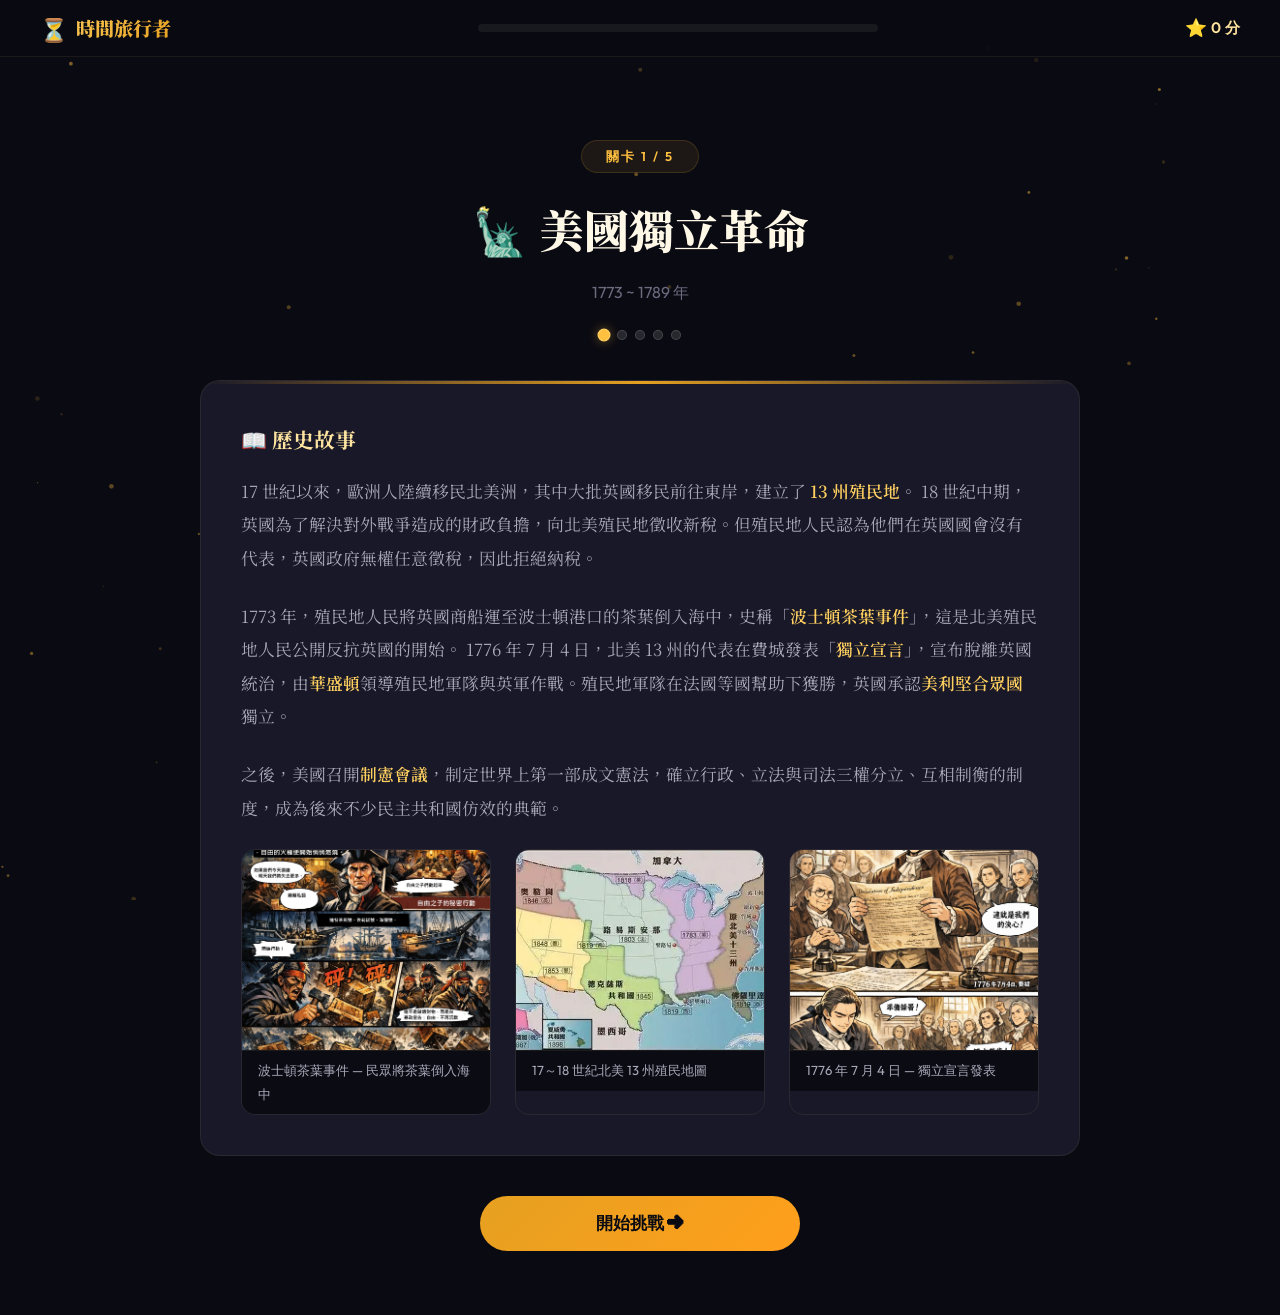
==== commit 56a55c92: "製作第二章節" ====
--- a/ch01.html
+++ b/ch01.html
@@ -7,7 +7,7 @@
   <title>⏳ 時間旅行者 — 現代國家的建立</title>
   <link rel="stylesheet" href="style.css">
 </head>
-<body>
+<body data-chapter="1">
 
 <canvas id="particles-canvas"></canvas>
 
--- a/style.css
+++ b/style.css
@@ -1408,3 +1408,216 @@
   20% { transform: translateY(-20px) scale(1.2); opacity: 1; }
   100% { transform: translateY(-80px) scale(1); opacity: 0; }
 }
+
+/* ===== MAP DRAG-DROP GAME ===== */
+.map-challenge-card {
+  background: var(--bg-card);
+  border: 1px solid var(--border-subtle);
+  border-radius: var(--radius-lg);
+  padding: var(--space-xl);
+  margin-bottom: var(--space-lg);
+}
+
+.map-container {
+  position: relative;
+  width: 100%;
+  max-width: 600px;
+  margin: var(--space-xl) auto;
+  border-radius: var(--radius-md);
+  overflow: hidden;
+  border: 1px solid var(--border-subtle);
+  background: rgba(0, 0, 0, 0.2);
+}
+
+.map-container img {
+  width: 100%;
+  display: block;
+}
+
+.map-drop-zone {
+  position: absolute;
+  width: 90px;
+  height: 40px;
+  background: transparent;
+  border: none;
+  display: flex;
+  align-items: center;
+  justify-content: center;
+  color: transparent;
+  font-family: var(--font-ui);
+  font-size: 0.8rem;
+  font-weight: 700;
+  transition: all 0.3s ease;
+  transform: translate(-50%, -50%);
+  z-index: 10;
+  cursor: pointer;
+}
+
+.map-drop-zone:hover, .map-drop-zone.drop-hover {
+  background: transparent;
+  border-color: transparent;
+}
+
+.map-drop-zone.filled {
+  border: none;
+  background: transparent;
+  color: #d32f2f; /* 暗紅色更顯眼 */
+  font-family: var(--font-display);
+  font-size: 1.15rem;
+  font-weight: 900;
+}
+
+.map-drop-zone.correct-drop {
+  border: none;
+  background: transparent;
+  color: #2e7d32; /* 暗綠色代表正確 */
+}
+
+.map-drop-zone.wrong-drop {
+  border: none;
+  background: transparent;
+  color: #c62828;
+  animation: wrongShake 0.4s ease;
+}
+
+/* Hardcoded map spots for c2-l1 based on typical Asia map */
+#map-drop-india { top: 37.5%; left: 24.5%; }
+#map-drop-vietnam { top: 46.5%; left: 54.5%; }
+#map-drop-indonesia { top: 74%; left: 53.5%; }
+#map-drop-philippines { top: 46.5%; left: 69%; }
+
+
+/* ===== CATEGORIZE DRAG-DROP GAME ===== */
+.categorize-card {
+  background: var(--bg-card);
+  border: 1px solid var(--border-subtle);
+  border-radius: var(--radius-lg);
+  padding: var(--space-xl);
+  margin-bottom: var(--space-lg);
+}
+
+.category-zones {
+  display: grid;
+  grid-template-columns: 1fr 1fr;
+  gap: var(--space-lg);
+  margin-top: var(--space-xl);
+}
+
+.category-zone {
+  background: rgba(0, 0, 0, 0.2);
+  border: 1px solid rgba(255, 255, 255, 0.05);
+  border-radius: var(--radius-lg);
+  padding: var(--space-lg);
+}
+
+.category-zone h4 {
+  font-size: 1.2rem;
+  color: var(--gold-200);
+  text-align: center;
+  margin-bottom: var(--space-md);
+  padding-bottom: var(--space-sm);
+  border-bottom: 1px solid rgba(255, 192, 64, 0.2);
+}
+
+.category-slots {
+  display: grid;
+  grid-template-columns: 1fr;
+  gap: var(--space-sm);
+}
+
+.cat-slot {
+  height: 48px;
+  background: rgba(255, 255, 255, 0.03);
+  border: 2px dashed var(--border-subtle);
+  border-radius: var(--radius-md);
+  display: flex;
+  align-items: center;
+  justify-content: center;
+  color: var(--smoke);
+  font-family: var(--font-display);
+  font-size: 0.95rem;
+  transition: all 0.3s ease;
+  cursor: pointer;
+}
+
+.cat-slot:hover, .cat-slot.drop-hover {
+  background: rgba(255, 192, 64, 0.1);
+  border-color: var(--gold-400);
+}
+
+.cat-slot.filled {
+  border-style: solid;
+  border-color: var(--gold-400);
+  background: rgba(255, 192, 64, 0.1);
+  color: var(--gold-100);
+}
+
+.cat-slot.correct-drop {
+  border-color: var(--emerald);
+  background: rgba(6, 214, 160, 0.1);
+  color: var(--emerald);
+}
+
+.cat-slot.wrong-drop {
+  border-color: var(--crimson);
+  background: rgba(230, 57, 70, 0.1);
+  color: var(--crimson);
+  animation: wrongShake 0.4s ease;
+}
+
+/* ===== DRAG OPTIONS (Shared) ===== */
+.drag-options {
+  display: flex;
+  flex-wrap: wrap;
+  gap: var(--space-md);
+  margin-bottom: var(--space-xl);
+  padding: var(--space-lg);
+  background: rgba(0, 0, 0, 0.2);
+  border-radius: var(--radius-md);
+  border: 1px dashed var(--border-subtle);
+}
+
+.drag-chip {
+  padding: var(--space-sm) var(--space-lg);
+  background: linear-gradient(135deg, rgba(255, 255, 255, 0.05), rgba(255, 255, 255, 0.02));
+  border: 1px solid var(--border-glow);
+  border-radius: var(--radius-pill);
+  color: var(--gold-200);
+  font-family: var(--font-display);
+  font-size: 0.95rem;
+  cursor: grab;
+  user-select: none;
+  transition: all 0.2s ease;
+  box-shadow: 0 4px 12px rgba(0, 0, 0, 0.2);
+}
+
+.drag-chip:hover {
+  transform: translateY(-2px);
+  background: rgba(255, 192, 64, 0.1);
+  box-shadow: 0 6px 16px rgba(255, 192, 64, 0.15);
+}
+
+.drag-chip.dragging {
+  opacity: 0.5;
+  transform: scale(0.95);
+}
+
+.drag-chip.chip-used {
+  opacity: 0.3;
+  pointer-events: none;
+  filter: grayscale(1);
+}
+
+.drag-chip.chip-selected {
+  border-color: var(--emerald);
+  background: rgba(6, 214, 160, 0.15);
+  color: var(--emerald);
+  transform: translateY(-4px);
+  box-shadow: 0 8px 20px rgba(6, 214, 160, 0.2);
+}
+
+@media (max-width: 768px) {
+  .category-zones { grid-template-columns: 1fr; }
+  .map-drop-zone { width: 44px; height: 44px; font-size: 0.75rem; }
+  .map-drop-zone.filled { font-size: 0.9rem; }
+}
